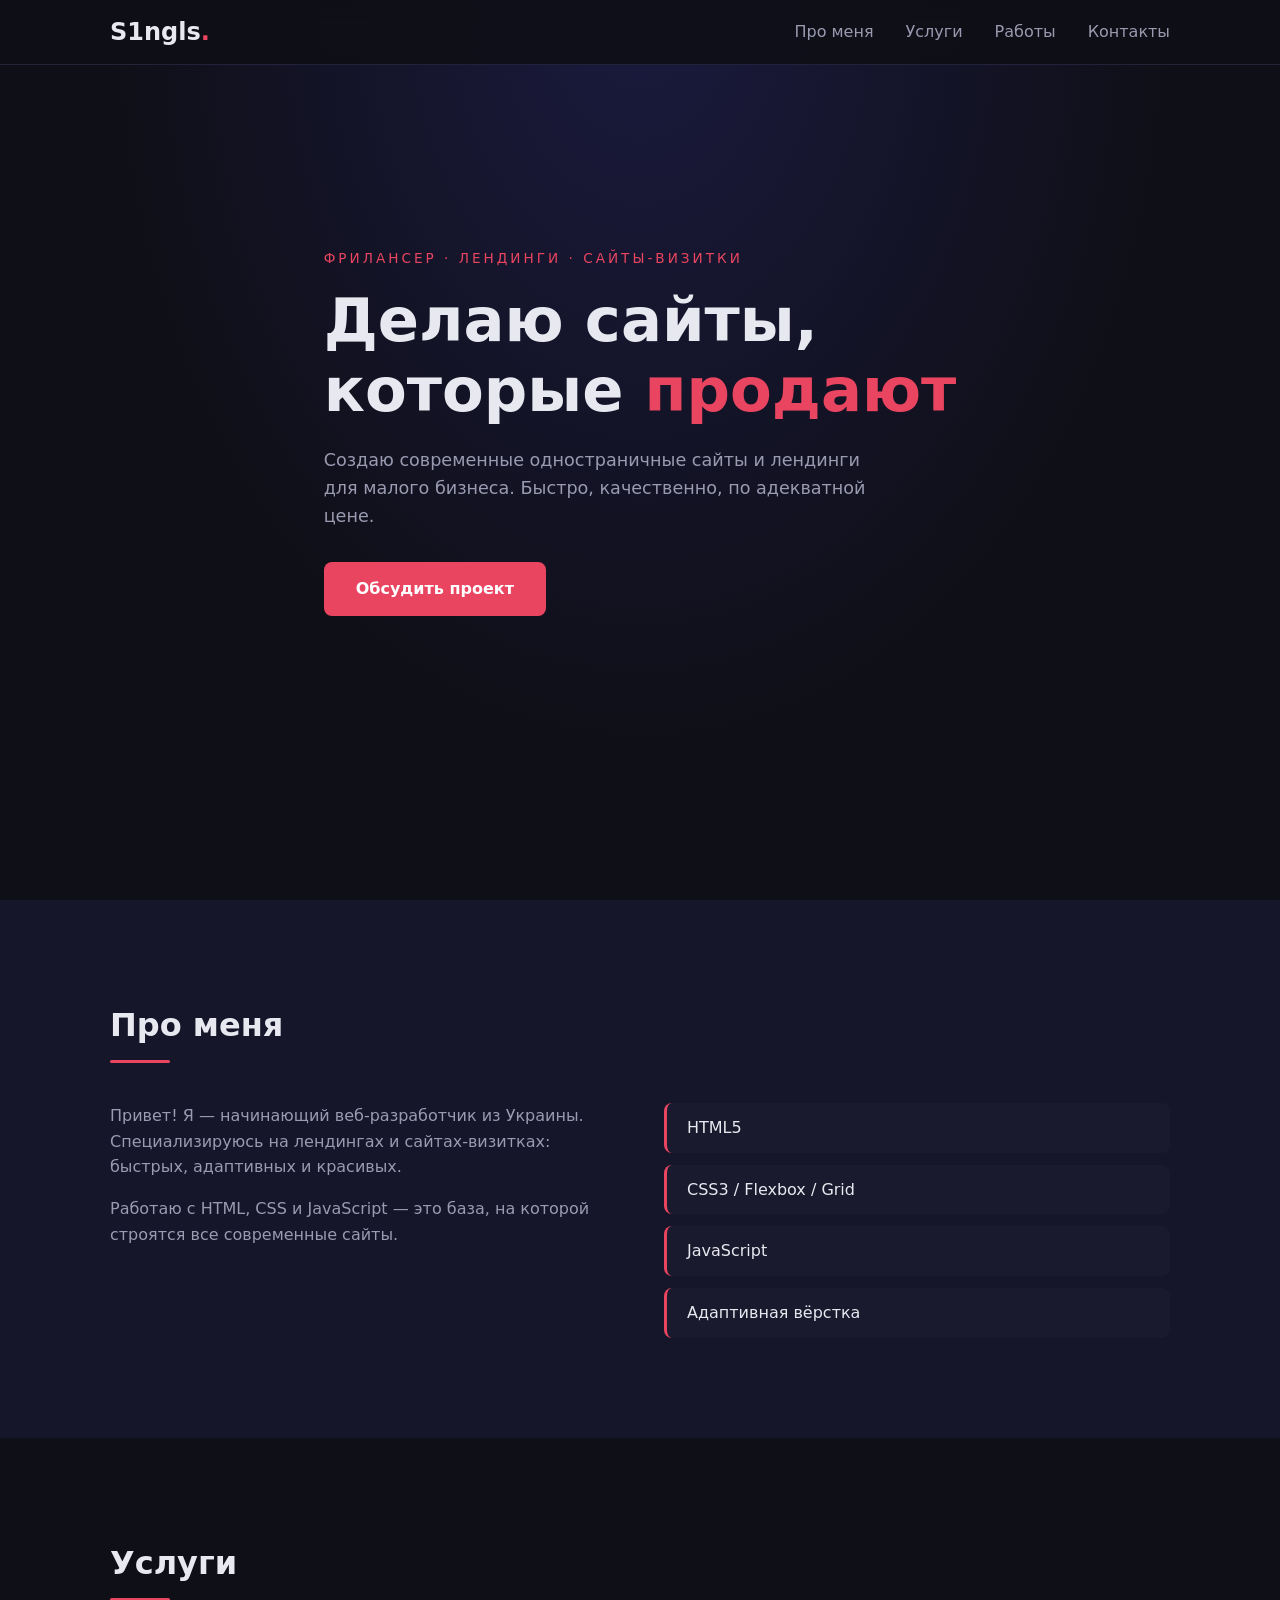
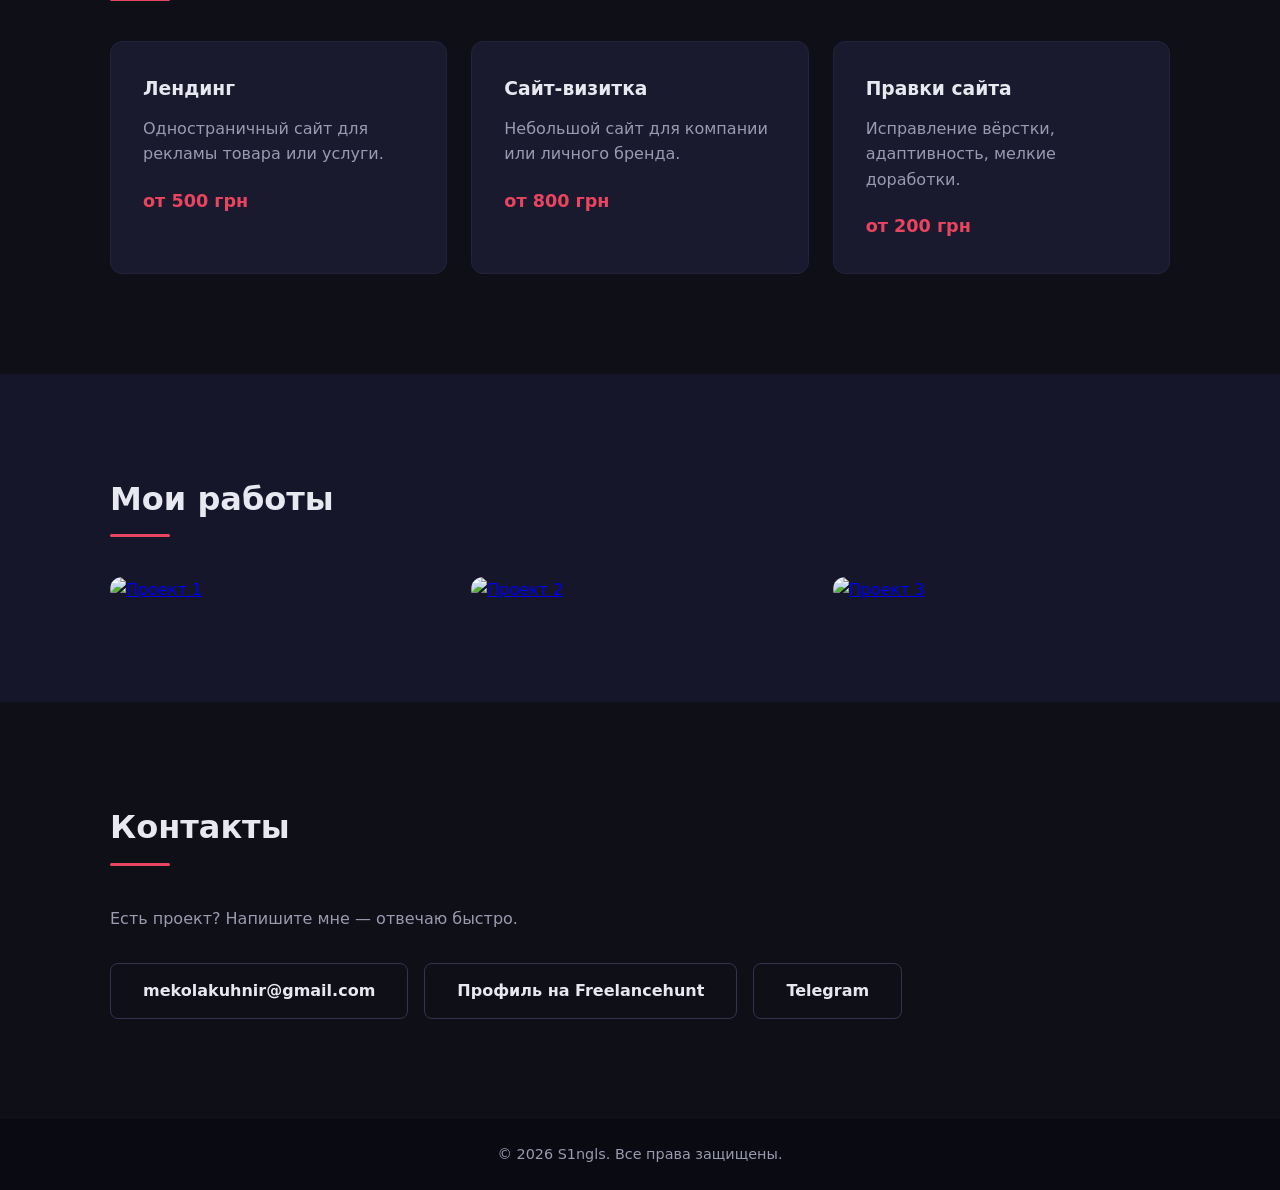
==== index.html @ f52f55c4 "Add files via upload" ====
<!DOCTYPE html>
<html lang="uk">
<head>
    <meta charset="UTF-8">
    <meta name="viewport" content="width=device-width, initial-scale=1.0">
    <title>S1ngls — Веб-разработчик</title>
    <link rel="stylesheet" href="css/style.css">
</head>
<body>
    <header class="header">
        <nav class="nav container">
            <a href="#hero" class="logo">S1ngls<span class="logo-dot">.</span></a>
            <ul class="nav-list">
                <li><a href="#about">Про меня</a></li>
                <li><a href="#services">Услуги</a></li>
                <li><a href="#works">Работы</a></li>
                <li><a href="#contacts">Контакты</a></li>
            </ul>
            <button class="burger" id="burger" aria-label="Меню">☰</button>
        </nav>
    </header>

    <main>
        <section id="hero" class="hero">
            <div class="container hero-inner">
                <p class="hero-tag">Фрилансер · Лендинги · Сайты-визитки</p>
                <h1 class="hero-title">Делаю сайты,<br>которые <span class="accent">продают</span></h1>
                <p class="hero-text">Создаю современные одностраничные сайты и лендинги для малого бизнеса. Быстро, качественно, по адекватной цене.</p>
                <a href="#contacts" class="btn">Обсудить проект</a>
            </div>
        </section>

        <section id="about" class="about">
            <div class="container">
                <h2 class="section-title">Про меня</h2>
                <div class="about-grid">
                    <div>
                        <p>Привет! Я — начинающий веб-разработчик из Украины. Специализируюсь на лендингах и сайтах-визитках: быстрых, адаптивных и красивых.</p>
                        <p>Работаю с HTML, CSS и JavaScript — это база, на которой строятся все современные сайты.</p>
                    </div>
                    <ul class="skills">
                        <li>HTML5</li>
                        <li>CSS3 / Flexbox / Grid</li>
                        <li>JavaScript</li>
                        <li>Адаптивная вёрстка</li>
                    </ul>
                </div>
            </div>
        </section>

        <section id="services" class="services">
            <div class="container">
                <h2 class="section-title">Услуги</h2>
                <div class="cards">
                    <div class="card">
                        <h3>Лендинг</h3>
                        <p>Одностраничный сайт для рекламы товара или услуги.</p>
                        <span class="price">от 500 грн</span>
                    </div>
                    <div class="card">
                        <h3>Сайт-визитка</h3>
                        <p>Небольшой сайт для компании или личного бренда.</p>
                        <span class="price">от 800 грн</span>
                    </div>
                    <div class="card">
                        <h3>Правки сайта</h3>
                        <p>Исправление вёрстки, адаптивность, мелкие доработки.</p>
                        <span class="price">от 200 грн</span>
                    </div>
                </div>
            </div>
        </section>

        <section id="works" class="works">
            <div class="container">
                <h2 class="section-title">Мои работы</h2>
                <div class="works-grid">
                    <a href="#" class="work-card">
                        <img src="https://placehold.co/600x400/1a1a2e/ffffff?text=Проект+1" alt="Проект 1">
                        <div class="work-overlay"><span>Лендинг кофейни</span></div>
                    </a>
                    <a href="#" class="work-card">
                        <img src="https://placehold.co/600x400/16213e/ffffff?text=Проект+2" alt="Проект 2">
                        <div class="work-overlay"><span>Сайт-визитка тренера</span></div>
                    </a>
                    <a href="#" class="work-card">
                        <img src="https://placehold.co/600x400/0f3460/ffffff?text=Проект+3" alt="Проект 3">
                        <div class="work-overlay"><span>Лендинг сервиса</span></div>
                    </a>
                </div>
            </div>
        </section>

        <section id="contacts" class="contacts">
            <div class="container">
                <h2 class="section-title">Контакты</h2>
                <p class="contacts-text">Есть проект? Напишите мне — отвечаю быстро.</p>
                <div class="contacts-links">
                    <a href="mailto:mekolakuhnir@gmail.com" class="btn btn-outline">mekolakuhnir@gmail.com</a>
                    <a href="https://freelancehunt.com/freelancer/S1ngls.html" target="_blank" class="btn btn-outline">Профиль на Freelancehunt</a>
                    <a href="https://t.me/S1ngls2" target="_blank" class="btn btn-outline">Telegram</a>
                </div>
            </div>
        </section>
    </main>

    <footer class="footer">
            <div class="container">© <span id="year"></span> S1ngls. Все права защищены.</div>
    </footer>

    <script src="js/script.js"></script>
</body>
</html>
---- css/style.css ----
:root {
    --bg: #0f0f17;
    --bg-alt: #16162a;
    --card: #1a1a2e;
    --text: #e8e8f0;
    --muted: #9a9ab0;
    --accent: #e94560;
    --accent-hover: #ff5c77;
}

* {
    margin: 0;
    padding: 0;
    box-sizing: border-box;
}

html {
    scroll-behavior: smooth;
}

body {
    font-family: 'Segoe UI', system-ui, -apple-system, sans-serif;
    background: var(--bg);
    color: var(--text);
    line-height: 1.6;
}

.container {
    max-width: 1100px;
    margin: 0 auto;
    padding: 0 20px;
}

/* Header */
.header {
    position: fixed;
    top: 0;
    width: 100%;
    background: rgba(15, 15, 23, 0.9);
    backdrop-filter: blur(10px);
    z-index: 100;
    border-bottom: 1px solid #22223a;
}

.nav {
    display: flex;
    align-items: center;
    justify-content: space-between;
    height: 64px;
}

.logo {
    font-size: 1.5rem;
    font-weight: 700;
    text-decoration: none;
    color: var(--text);
}

.logo-dot {
    color: var(--accent);
}

.nav-list {
    display: flex;
    list-style: none;
    gap: 32px;
}

.nav-list a {
    color: var(--muted);
    text-decoration: none;
    transition: color 0.2s;
}

.nav-list a:hover {
    color: var(--accent);
}

.burger {
    display: none;
    background: none;
    border: none;
    color: var(--text);
    font-size: 1.5rem;
    cursor: pointer;
}

/* Hero */
.hero {
    min-height: 100vh;
    display: flex;
    align-items: center;
    background: radial-gradient(ellipse at top, #1a1a3e 0%, var(--bg) 60%);
    padding-top: 64px;
}

.hero-tag {
    color: var(--accent);
    text-transform: uppercase;
    letter-spacing: 3px;
    font-size: 0.85rem;
    margin-bottom: 16px;
}

.hero-title {
    font-size: clamp(2.2rem, 6vw, 3.8rem);
    line-height: 1.15;
    margin-bottom: 20px;
}

.accent {
    color: var(--accent);
}

.hero-text {
    color: var(--muted);
    max-width: 560px;
    margin-bottom: 32px;
    font-size: 1.1rem;
}

/* Buttons */
.btn {
    display: inline-block;
    background: var(--accent);
    color: #fff;
    padding: 14px 32px;
    border-radius: 8px;
    text-decoration: none;
    font-weight: 600;
    transition: background 0.2s, transform 0.2s;
}

.btn:hover {
    background: var(--accent-hover);
    transform: translateY(-2px);
}

.btn-outline {
    background: none;
    border: 1px solid #33334f;
    color: var(--text);
}

.btn-outline:hover {
    border-color: var(--accent);
    color: var(--accent);
    background: none;
}

/* Sections */
section {
    padding: 100px 0;
}

.section-title {
    font-size: 2rem;
    margin-bottom: 40px;
    position: relative;
    padding-bottom: 12px;
}

.section-title::after {
    content: '';
    position: absolute;
    left: 0;
    bottom: 0;
    width: 60px;
    height: 3px;
    background: var(--accent);
    border-radius: 2px;
}

/* About */
.about {
    background: var(--bg-alt);
}

.about-grid {
    display: grid;
    grid-template-columns: 1fr 1fr;
    gap: 48px;
    align-items: start;
}

.about p {
    color: var(--muted);
    margin-bottom: 16px;
}

.skills {
    list-style: none;
    display: grid;
    gap: 12px;
}

.skills li {
    background: var(--card);
    padding: 12px 20px;
    border-radius: 8px;
    border-left: 3px solid var(--accent);
}

/* Services */
.cards {
    display: grid;
    grid-template-columns: repeat(auto-fit, minmax(280px, 1fr));
    gap: 24px;
}

.card {
    background: var(--card);
    padding: 32px;
    border-radius: 12px;
    border: 1px solid #22223a;
    transition: transform 0.2s, border-color 0.2s;
}

.card:hover {
    transform: translateY(-6px);
    border-color: var(--accent);
}

.card h3 {
    margin-bottom: 12px;
}

.card p {
    color: var(--muted);
    margin-bottom: 20px;
}

.price {
    color: var(--accent);
    font-weight: 700;
    font-size: 1.1rem;
}

/* Works */
.works {
    background: var(--bg-alt);
}

.works-grid {
    display: grid;
    grid-template-columns: repeat(auto-fit, minmax(300px, 1fr));
    gap: 24px;
}

.work-card {
    position: relative;
    border-radius: 12px;
    overflow: hidden;
    display: block;
}

.work-card img {
    width: 100%;
    display: block;
    transition: transform 0.3s;
}

.work-card:hover img {
    transform: scale(1.05);
}

.work-overlay {
    position: absolute;
    inset: 0;
    background: rgba(15, 15, 23, 0.75);
    display: flex;
    align-items: flex-end;
    padding: 20px;
    opacity: 0;
    transition: opacity 0.3s;
}

.work-card:hover .work-overlay {
    opacity: 1;
}

.work-overlay span {
    font-weight: 600;
}

/* Contacts */
.contacts-text {
    color: var(--muted);
    margin-bottom: 32px;
}

.contacts-links {
    display: flex;
    flex-wrap: wrap;
    gap: 16px;
}

/* Footer */
.footer {
    background: #0a0a12;
    padding: 24px 0;
    text-align: center;
    color: var(--muted);
    font-size: 0.9rem;
}

/* Responsive */
@media (max-width: 768px) {
    .nav-list {
        display: none;
        position: absolute;
        top: 64px;
        left: 0;
        width: 100%;
        background: var(--bg);
        flex-direction: column;
        padding: 20px;
        gap: 16px;
        border-bottom: 1px solid #22223a;
    }

    .nav-list.open {
        display: flex;
    }

    .burger {
        display: block;
    }

    .about-grid {
        grid-template-columns: 1fr;
    }

    section {
        padding: 70px 0;
    }
}
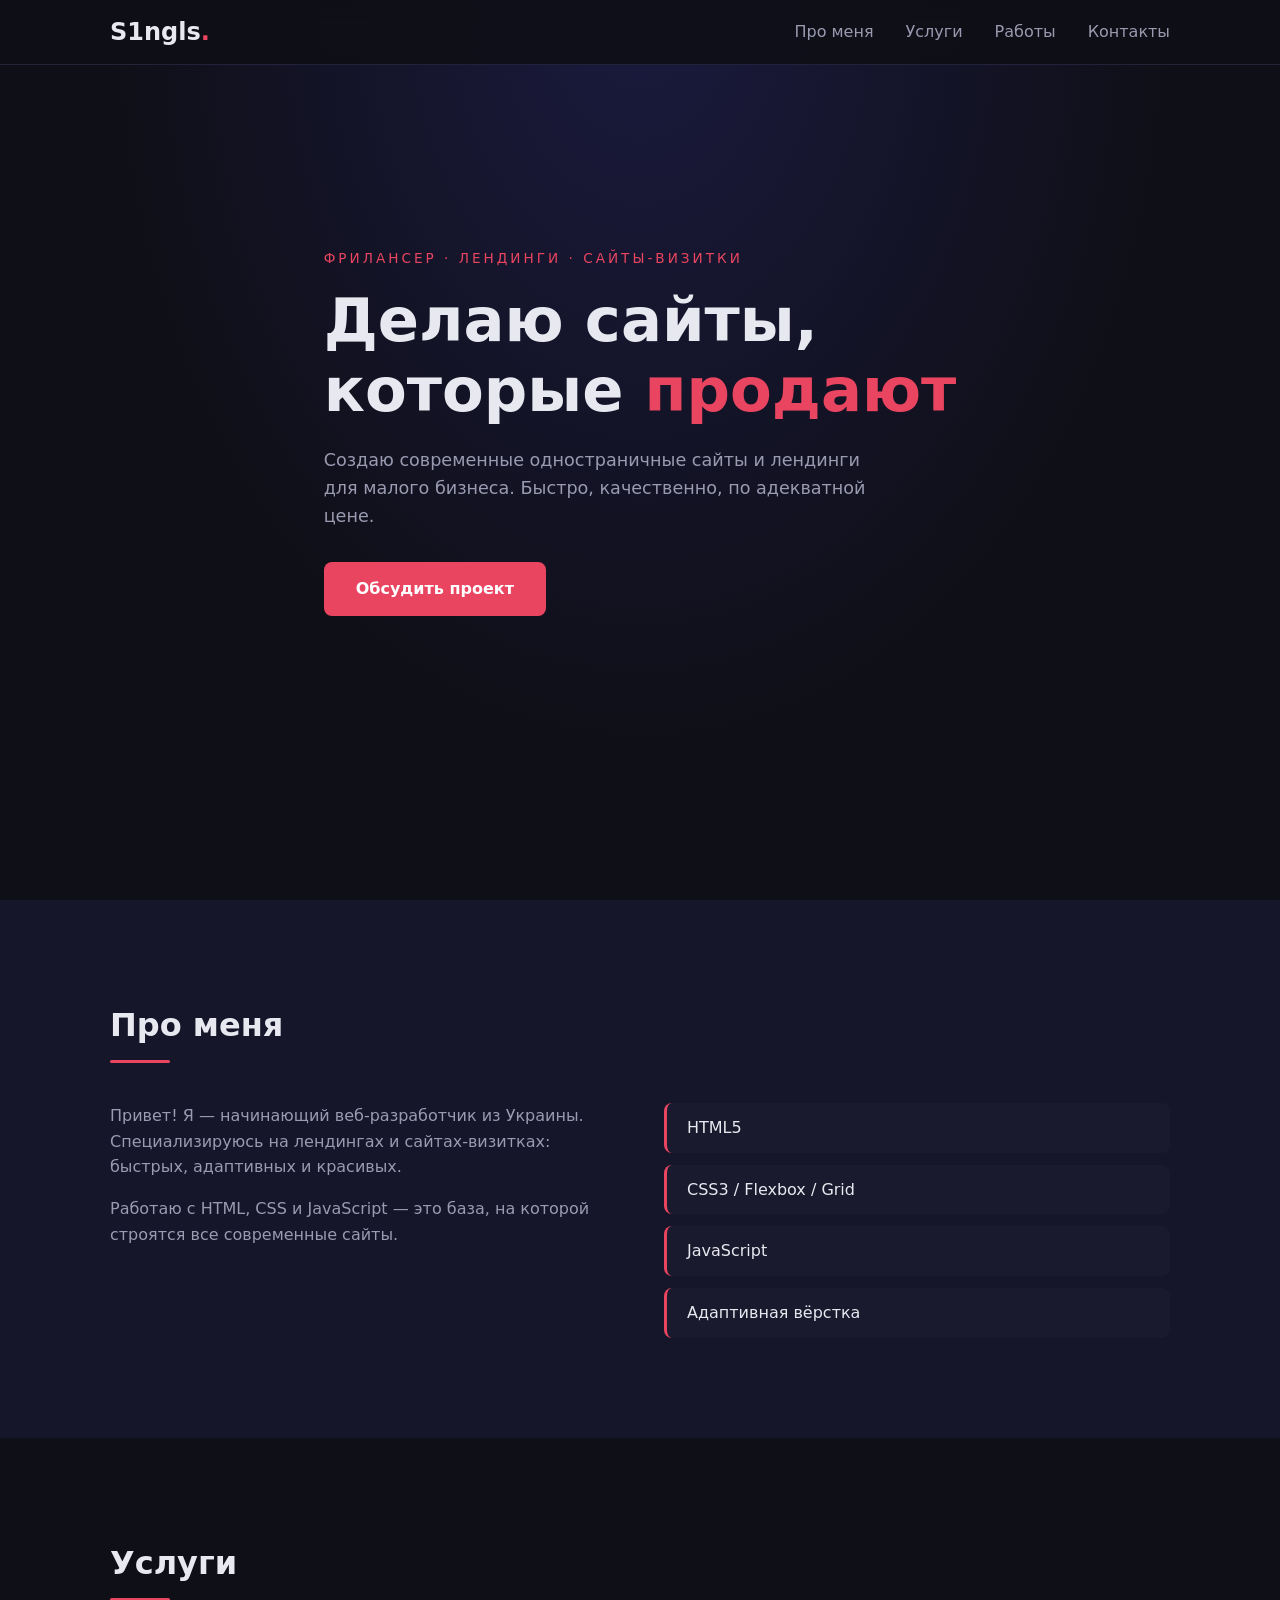
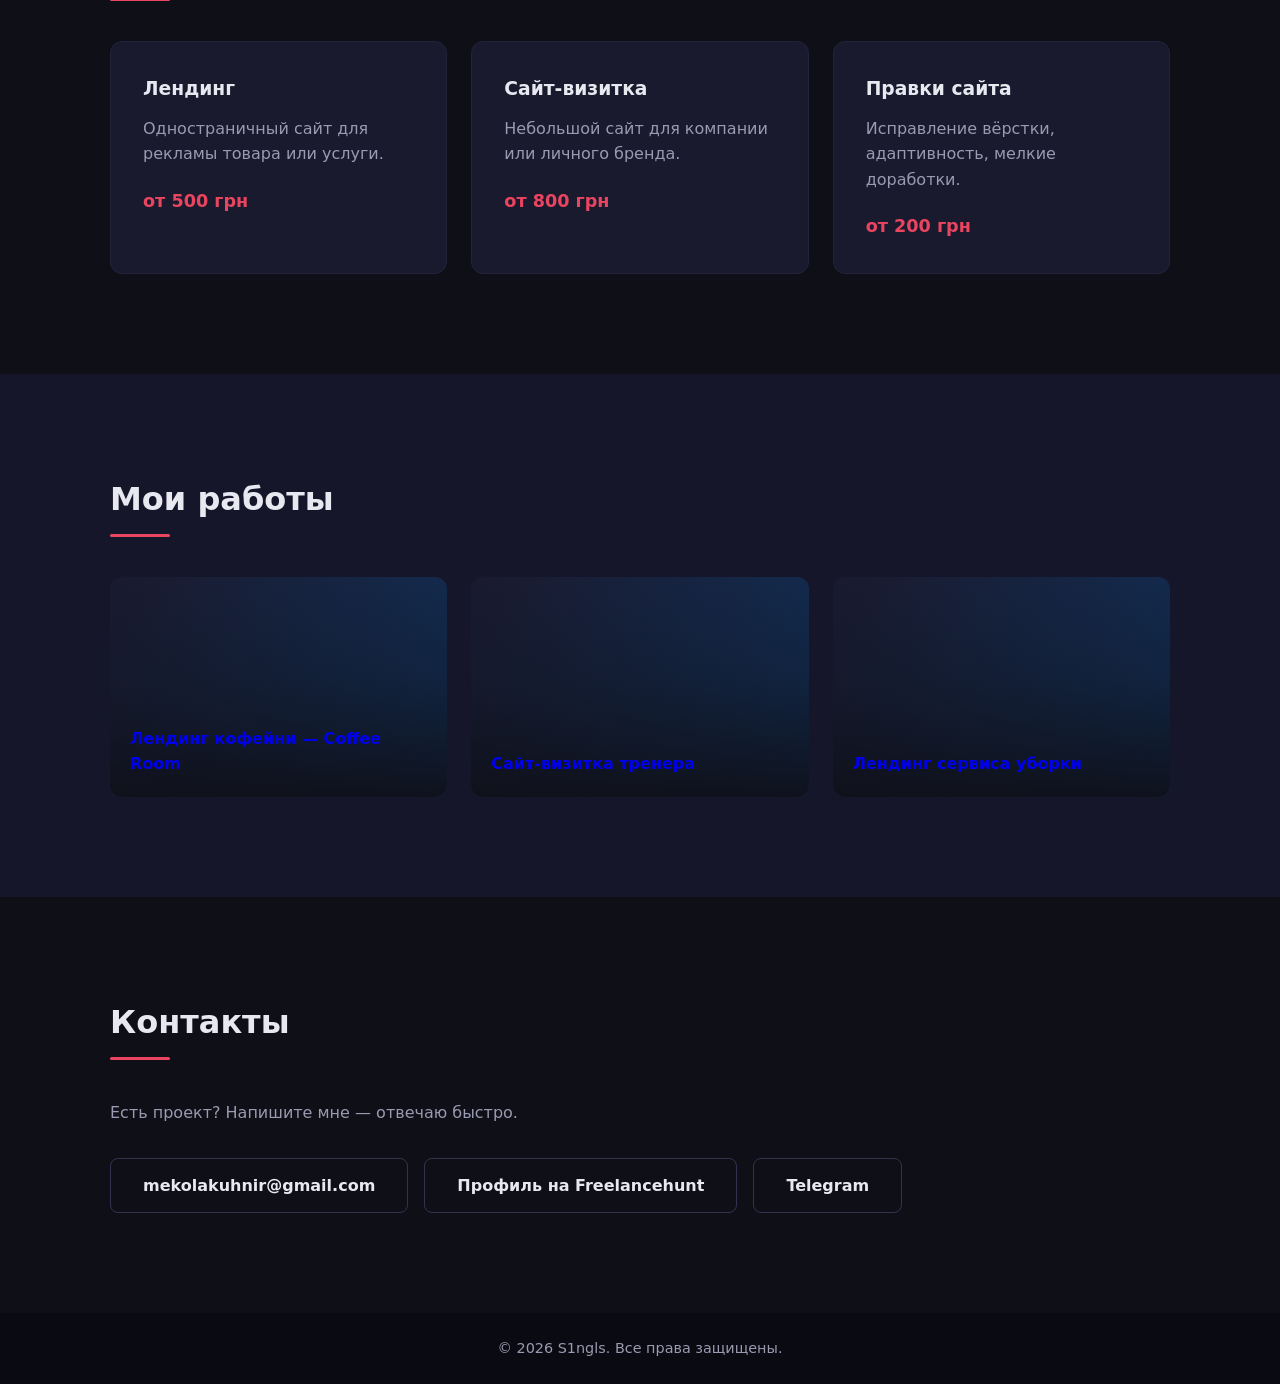
==== commit 889d6f20: "Add files via upload" ====
--- a/index.html
+++ b/index.html
@@ -75,17 +75,17 @@
             <div class="container">
                 <h2 class="section-title">Мои работы</h2>
                 <div class="works-grid">
-                    <a href="#" class="work-card">
-                        <img src="https://placehold.co/600x400/1a1a2e/ffffff?text=Проект+1" alt="Проект 1">
-                        <div class="work-overlay"><span>Лендинг кофейни</span></div>
+                    <a href="works/coffee/index.html" class="work-card">
+                        <img src="works/coffee/cover.jpg" alt="Лендинг кофейни" onerror="this.style.display='none'">
+                        <div class="work-overlay"><span>Лендинг кофейни — Coffee Room</span></div>
                     </a>
-                    <a href="#" class="work-card">
-                        <img src="https://placehold.co/600x400/16213e/ffffff?text=Проект+2" alt="Проект 2">
+                    <a href="works/trainer/index.html" class="work-card">
+                        <img src="works/trainer/cover.jpg" alt="Сайт-визитка тренера" onerror="this.style.display='none'">
                         <div class="work-overlay"><span>Сайт-визитка тренера</span></div>
                     </a>
-                    <a href="#" class="work-card">
-                        <img src="https://placehold.co/600x400/0f3460/ffffff?text=Проект+3" alt="Проект 3">
-                        <div class="work-overlay"><span>Лендинг сервиса</span></div>
+                    <a href="works/service/index.html" class="work-card">
+                        <img src="works/service/cover.jpg" alt="Лендинг сервиса уборки" onerror="this.style.display='none'">
+                        <div class="work-overlay"><span>Лендинг сервиса уборки</span></div>
                     </a>
                 </div>
             </div>
--- a/css/style.css
+++ b/css/style.css
@@ -252,6 +252,8 @@
     border-radius: 12px;
     overflow: hidden;
     display: block;
+    min-height: 220px;
+    background: linear-gradient(135deg, #1a1a2e 0%, #0f3460 100%);
 }
 
 .work-card img {
@@ -267,16 +269,15 @@
 .work-overlay {
     position: absolute;
     inset: 0;
-    background: rgba(15, 15, 23, 0.75);
+    background: linear-gradient(to top, rgba(15, 15, 23, 0.92) 0%, rgba(15, 15, 23, 0.35) 55%, rgba(15, 15, 23, 0) 100%);
     display: flex;
     align-items: flex-end;
     padding: 20px;
-    opacity: 0;
-    transition: opacity 0.3s;
+    transition: background 0.3s;
 }
 
 .work-card:hover .work-overlay {
-    opacity: 1;
+    background: linear-gradient(to top, rgba(233, 69, 96, 0.9) 0%, rgba(15, 15, 23, 0.3) 100%);
 }
 
 .work-overlay span {
